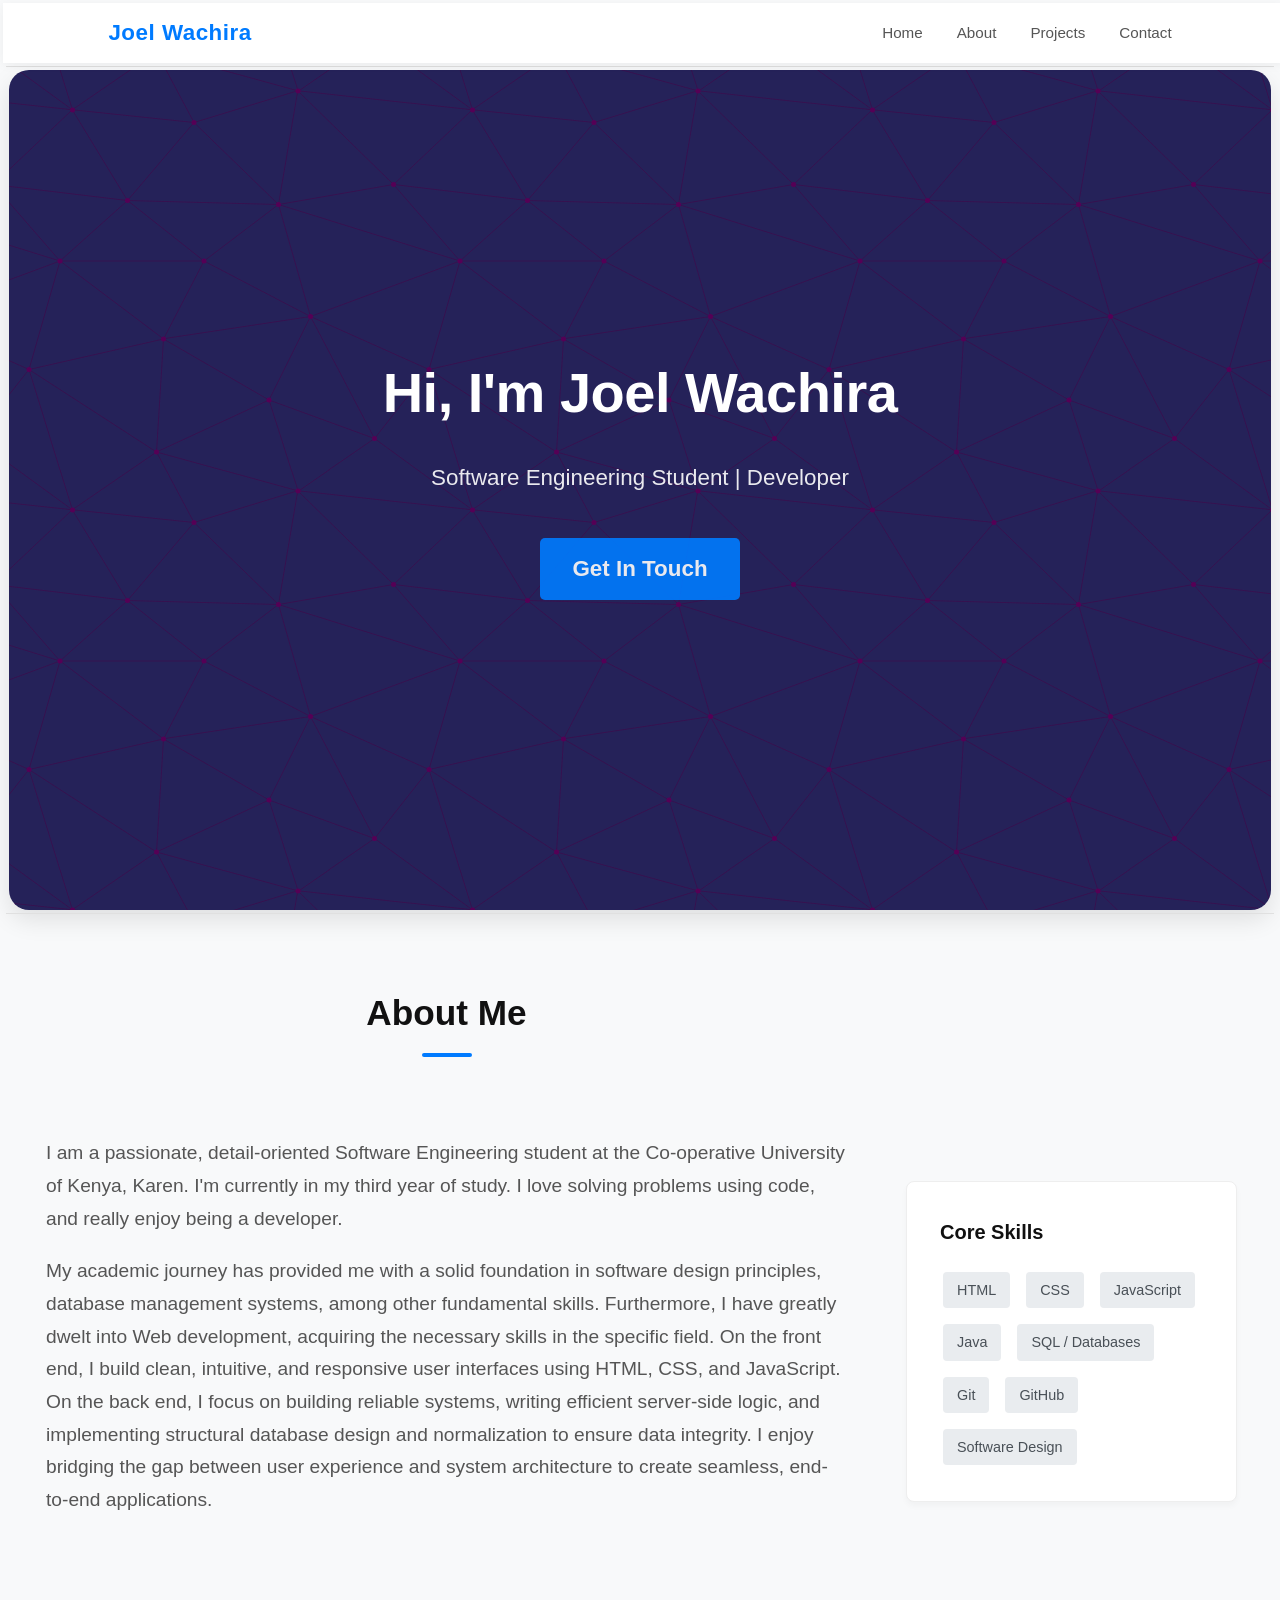
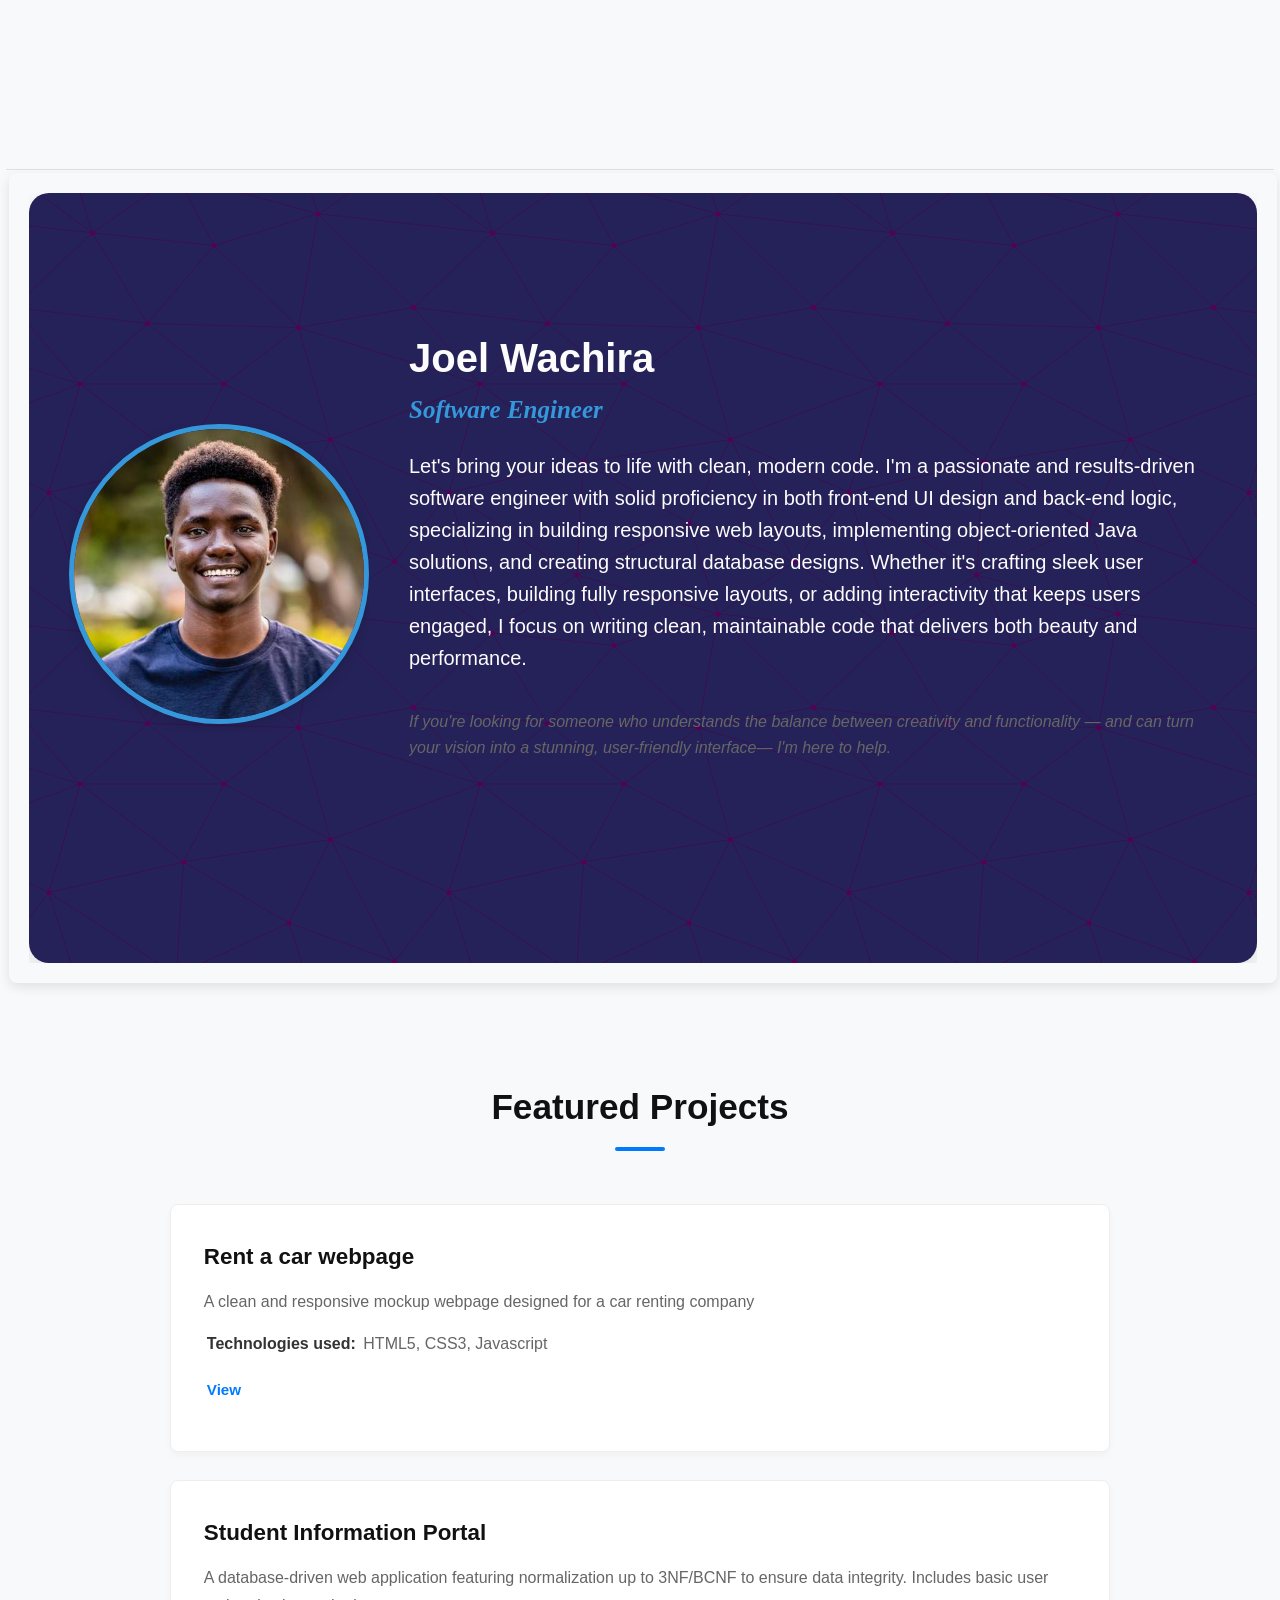
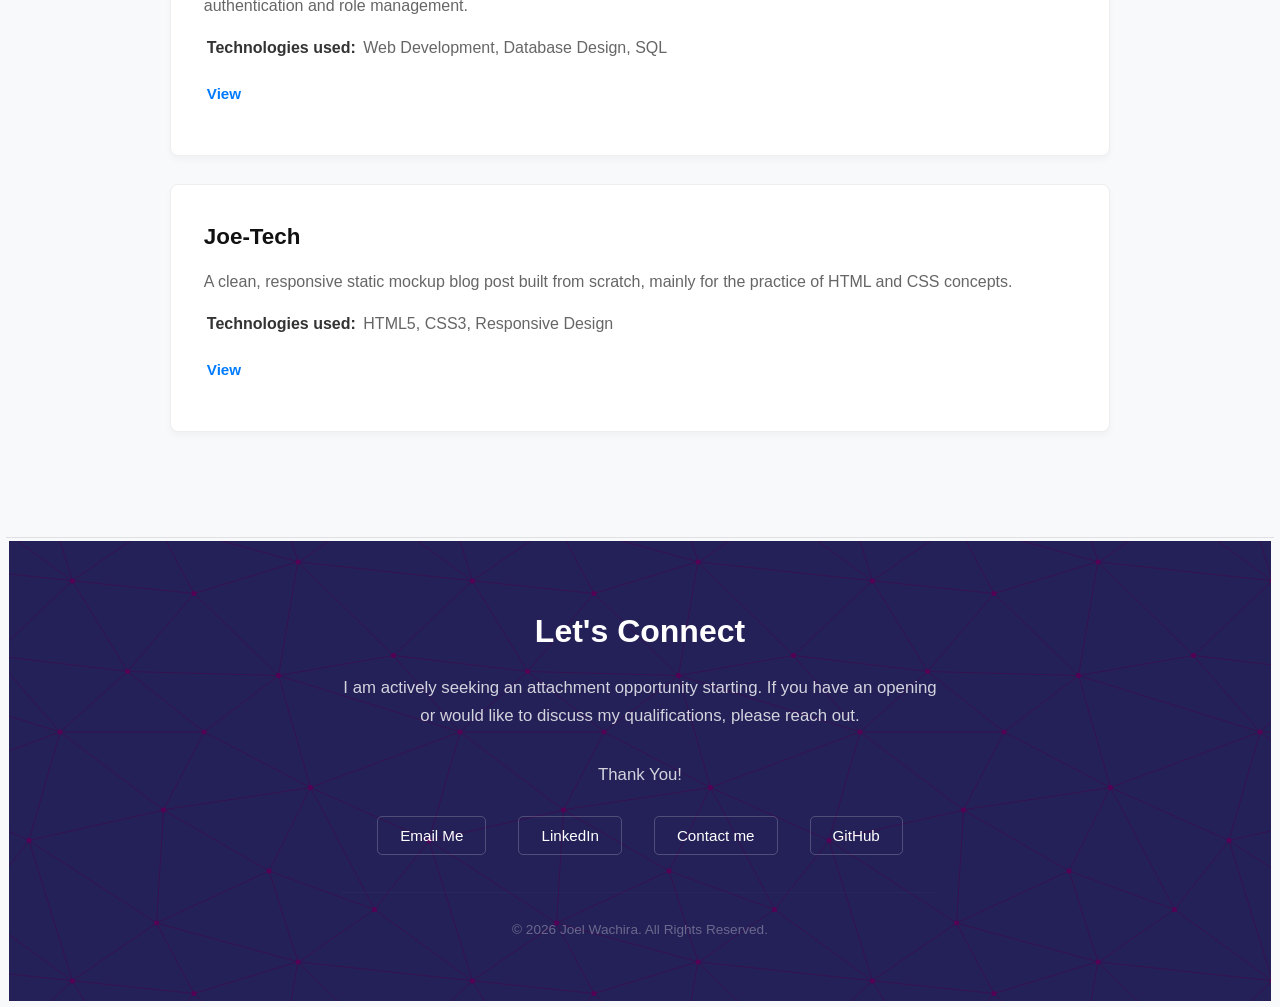
==== index.html @ 83119ed9 "file change" ====
<!DOCTYPE html>
<html lang="en">
<head>
    <meta charset="UTF-8">
    <meta name="viewport" content="width=device-width, initial-scale=1.0">
    <title>Software Engineer Portfolio</title>
    <link rel="stylesheet" href="style.css">
    <link rel="stylesheet" href="style2.css">
</head>
<body>

    <!-- Navigation bar -->

    <nav>
        <strong>Joel Wachira</strong>
        <ul>
            <li><a href="#home">Home</a></li>
            <li><a href="#about">About</a></li>
            <li><a href="#projects">Projects</a></li>
            <li><a href="#contact">Contact</a></li>
        </ul>
    </nav>

    <hr>

    <!-- Header / Cover Page Section -->
    <header id="home">
        <h1>Hi, I'm Joel Wachira</h1>
        <p><bold>Software Engineering Student | Developer</bold></p>
        <p><a href="#contact">Get In Touch</a></p>
    </header>

    <hr>

    <!-- About Me Section -->

    <section id="about">
        <div>
        <h2>About Me</h2>
        <br>

            <p>
                I am a passionate, detail-oriented Software Engineering student at the Co-operative University of Kenya, Karen. I'm currently in my third year of study. I love solving problems using code, and really enjoy being a developer.
            </p>
            <p>
                My academic journey has provided me with a solid foundation in software design principles, database management systems, among other fundamental skills. Furthermore, I have greatly dwelt into Web development, acquiring the necessary skills in the specific field. On the front end, I build clean, intuitive, and responsive user interfaces using HTML, CSS, and JavaScript. On the back end, I focus on building reliable systems, writing efficient server-side logic, and implementing structural database design and normalization to ensure data integrity. I enjoy bridging the gap between user experience and system architecture to create seamless, end-to-end applications.
            </p>
        </div>
        
        <div>
            <h3>Core Skills</h3>
            <ul>
                <li>HTML</li>
                <li>CSS</li>
                <li>JavaScript</li>
                <li>Java</li>
                <li>SQL / Databases</li>
                <li>Git</li>
                <li>GitHub</li>
                <li>Software Design</li>
            </ul>
        </div>
    </section>

    <hr>

    <!--Developer portfolio section-->

     <iframe src="Joel Wachira Portfolio.html" title="Developer Portfolio" width="100%" height="500px"></iframe>

    <!-- Projects Section -->
     
    <section id="projects">
        <h2>Featured Projects</h2>
        
        <!-- Project 1 -->
        <div>
            <h3>Rent a car webpage</h3>
            <p>A clean and responsive mockup webpage designed for a car renting company</p>
            <p><strong>Technologies used:</strong> HTML5, CSS3, Javascript</p>
            <p><a href="https://rent-a-car168.netlify.app/" target="_blank">View</a></p>
        </div>

        <br>

        <!-- Project 2 -->
        <div>
            <h3>Student Information Portal</h3>
            <p>A database-driven web application featuring normalization up to 3NF/BCNF to ensure data integrity. Includes basic user authentication and role management.</p>
            <p><strong>Technologies used:</strong> Web Development, Database Design, SQL</p>
            <p><a href="https://studentportal168.netlify.app/" target="_blank">View</a></p>
        </div>

        <br>

        <!-- Project 3 -->
        <div>
            <h3>Joe-Tech</h3>
            <p>A clean, responsive static mockup blog post built from scratch, mainly for the practice of HTML and CSS concepts.</p>
            <p><strong>Technologies used:</strong> HTML5, CSS3, Responsive Design</p>
             <p><a href="https://joetech168.netlify.app/" target="_blank">View</a></p>
  
        </div>
    </section>

    <hr>

    <!-- Contact Me Footer -->
    <footer id="contact">
        <h2>Let's Connect</h2>
        <p>I am actively seeking an attachment opportunity starting. If you have an opening or would like to discuss my qualifications, please reach out.</p>
        <br>
        <p>Thank You!</p>
    
        <ul>
            <li><a href="mailto:johnjoelwachira@gmail.com">Email Me</a></li>
            <li><a href="https://www.linkedin.com/in/joel-wachira-7054b71a7/" target="_blank">LinkedIn</a></li>
            <li><a href="tel:+254112383122" target="_blank">Contact me</a></li>
            <li><a href="https://github.com" target="_blank">GitHub</a></li>
        </ul>

        <br>
        <p><small>&copy; 2026 Joel Wachira. All Rights Reserved.</small></p>
    </footer>

</body>
</html>
---- style.css ----
/* ==========================================================================
   1. Global Styles & Reset
   ========================================================================== */
* {
    margin: 3px;
    padding: 0;
    box-sizing: border-box;
    font-family: 'Segoe UI', Tahoma, Geneva, Verdana, sans-serif;
}

html {
    scroll-behavior: smooth;
}

body {
    color: #333;
    background-color: #f8f9fa;
    line-height: 1.7;
    padding-top: 60px; /* Prevents navigation bar from overlapping content */
}

/* Remove default horizontal rule styling */
hr {
    border: 0;
    height: 1px;
    background: #e0e0e0;
    margin: 0;
}

/* ==========================================================================
   2. Navigation Bar
   ========================================================================== */
nav {
    position: fixed;
    top: 0;
    left: 0;
    width: 100%;
    height: 60px;
    background-color: #ffffff;
    box-shadow: 0 2px 10px rgba(0, 0, 0, 0.05);
    display: flex;
    justify-content: space-between;
    align-items: center;
    padding: 0 8%;
    z-index: 1000;
}

nav strong {
    font-size: 1.4rem;
    color: #007bff;
    letter-spacing: 0.5px;
}

nav ul {
    display: flex;
    list-style: none;
}

nav ul li {
    margin-left: 25px;
}

nav ul li a {
    text-decoration: none;
    color: #555;
    font-weight: 500;
    font-size: 0.95rem;
    transition: color 0.3s ease;
}

nav ul li a:hover {
    color: #007bff;
}

/* ==========================================================================
   3. Header / Cover Page Section
   ========================================================================== */
header {
    height: calc(100vh - 60px);
    background: hsla(244, 75%, 16%, 0.9);
    color: #ffffff;
    display: flex;
    flex-direction: column;
    justify-content: center;
    align-items: center;
    text-align: center;
    padding: 0 20px;
    background-image: url("data:image/svg+xml,%3Csvg xmlns='http://www.w3.org/2000/svg' width='400' height='400' viewBox='0 0 800 800'%3E%3Cg fill='none' stroke='%23404' stroke-width='1'%3E%3Cpath d='M769 229L1037 260.9M927 880L731 737 520 660 309 538 40 599 295 764 126.5 879.5 40 599-197 493 102 382-31 229 126.5 79.5-69-63'/%3E%3Cpath d='M-31 229L237 261 390 382 603 493 308.5 537.5 101.5 381.5M370 905L295 764'/%3E%3Cpath d='M520 660L578 842 731 737 840 599 603 493 520 660 295 764 309 538 390 382 539 269 769 229 577.5 41.5 370 105 295 -36 126.5 79.5 237 261 102 382 40 599 -69 737 127 880'/%3E%3Cpath d='M520-140L578.5 42.5 731-63M603 493L539 269 237 261 370 105M902 382L539 269M390 382L102 382'/%3E%3Cpath d='M-222 42L126.5 79.5 370 105 539 269 577.5 41.5 927 80 769 229 902 382 603 493 731 737M295-36L577.5 41.5M578 842L295 764M40-201L127 80M102 382L-261 269'/%3E%3C/g%3E%3Cg fill='%23505'%3E%3Ccircle cx='769' cy='229' r='5'/%3E%3Ccircle cx='539' cy='269' r='5'/%3E%3Ccircle cx='603' cy='493' r='5'/%3E%3Ccircle cx='731' cy='737' r='5'/%3E%3Ccircle cx='520' cy='660' r='5'/%3E%3Ccircle cx='309' cy='538' r='5'/%3E%3Ccircle cx='295' cy='764' r='5'/%3E%3Ccircle cx='40' cy='599' r='5'/%3E%3Ccircle cx='102' cy='382' r='5'/%3E%3Ccircle cx='127' cy='80' r='5'/%3E%3Ccircle cx='370' cy='105' r='5'/%3E%3Ccircle cx='578' cy='42' r='5'/%3E%3Ccircle cx='237' cy='261' r='5'/%3E%3Ccircle cx='390' cy='382' r='5'/%3E%3C/g%3E%3C/svg%3E");
    border-radius: 20px;
    box-shadow: 0 10px 25px rgba(0, 0, 0, 0.1);
}

header h1 {
    font-size: 3.5rem;
    margin-bottom: 15px;
    font-weight: 700;
    letter-spacing: -0.5px;
}

header p {
    font-size: 1.4rem;
    margin-bottom: 35px;
    opacity: 0.9;
    font-weight: 300;
}

header a {
    display: inline-block;
    background-color: #007bff;
    color: #ffffff;
    padding: 12px 32px;
    text-decoration: none;
    border-radius: 5px;
    font-weight: 600;
    transition: background-color 0.3s ease, transform 0.2s ease;
}

header a:hover {
    background-color: #0056b3;
    transform: translateY(-2px);
}

/* ==========================================================================
   4. Main Layout & Sections
   ========================================================================== */
section {
    padding: 80px 10%;
    max-width: 1200px;
    margin: 0 auto;
}

section h2 {
    text-align: center;
    font-size: 2.2rem;
    color: #111;
    margin-bottom: 50px;
}

/* Custom underline for section titles */
section h2::after {
    content: '';
    width: 50px;
    height: 4px;
    background-color: #007bff;
    display: block;
    margin: 10px auto 0 auto;
    border-radius: 2px;
}

/* About Me Layout */
#about {
    padding: 5% 0%;
    display: flex;
    flex-direction: row;
    flex-wrap: wrap;
    gap: 50px;
    height: 95vh;
}

#about > div:first-of-type {
    flex: 3;
    min-width: 300px;
}

#about p {
    margin-bottom: 20px;
    color: #555;
    font-size: 1.2rem;
}

/* Skills Box */
#about > div:last-of-type {
    flex: 1;
    min-width: 280px;
    background-color: #ffffff;
    padding: 30px;
    border-radius: 8px;
    box-shadow: 0 4px 6px rgba(0, 0, 0, 0.03);
    border: 1px solid #eee;
    align-self: center;
}

#about h3 {
    margin-bottom: 20px;
    color: #111;
    font-size: 1.25rem;
}

#about ul {
    display: flex;
    flex-wrap: wrap;
    gap: 10px;
    list-style: none;
}

#about ul li {
    background-color: #e9ecef;
    color: #495057;
    padding: 6px 14px;
    border-radius: 4px;
    font-size: 0.9rem;
    font-weight: 500;
}

/* ==========================================================================
   5. iframe Section
   ========================================================================== */

iframe{
    padding: 20px;
    width: 100%;
    height: 90vh;
    border: none;
    border-radius: 8px;
    box-shadow: 0 4px 12px rgba(0, 0, 0, 0.1);
}

/* ==========================================================================
   6. Projects Section
   ========================================================================== */
#projects {
    display: flex;
    flex-direction: column;
}

/* Wrapper container for project layout styling */
#projects div {
    background-color: #ffffff;
    padding: 30px;
    margin-bottom: 25px;
    border-radius: 8px;
    box-shadow: 0 4px 6px rgba(0, 0, 0, 0.03);
    border: 1px solid #eee;
    transition: transform 0.3s ease;
}

#projects div:hover {
    transform: translateY(-4px);
}

#projects h3 {
    color: #111;
    margin-bottom: 12px;
    font-size: 1.4rem;
}

#projects p {
    color: #666;
    margin-bottom: 15px;
}

#projects p strong {
    color: #333;
}

#projects a {
    text-decoration: none;
    color: #007bff;
    font-weight: 600;
    font-size: 0.95rem;
    display: inline-block;
    margin-top: 5px;
}

#projects a:hover {
    text-decoration: underline;
}

/* Quick cleanup for the spacing <br> tags left from the pure HTML format */
#projects br {
    display: none;
}

/* ==========================================================================
   7. Contact Footer
   ========================================================================== */
footer {
    background-color: hsla(244, 75%, 16%, 0.9);
    background-image: url("data:image/svg+xml,%3Csvg xmlns='http://www.w3.org/2000/svg' width='400' height='400' viewBox='0 0 800 800'%3E%3Cg fill='none' stroke='%23404' stroke-width='1'%3E%3Cpath d='M769 229L1037 260.9M927 880L731 737 520 660 309 538 40 599 295 764 126.5 879.5 40 599-197 493 102 382-31 229 126.5 79.5-69-63'/%3E%3Cpath d='M-31 229L237 261 390 382 603 493 308.5 537.5 101.5 381.5M370 905L295 764'/%3E%3Cpath d='M520 660L578 842 731 737 840 599 603 493 520 660 295 764 309 538 390 382 539 269 769 229 577.5 41.5 370 105 295 -36 126.5 79.5 237 261 102 382 40 599 -69 737 127 880'/%3E%3Cpath d='M520-140L578.5 42.5 731-63M603 493L539 269 237 261 370 105M902 382L539 269M390 382L102 382'/%3E%3Cpath d='M-222 42L126.5 79.5 370 105 539 269 577.5 41.5 927 80 769 229 902 382 603 493 731 737M295-36L577.5 41.5M578 842L295 764M40-201L127 80M102 382L-261 269'/%3E%3C/g%3E%3Cg fill='%23505'%3E%3Ccircle cx='769' cy='229' r='5'/%3E%3Ccircle cx='539' cy='269' r='5'/%3E%3Ccircle cx='603' cy='493' r='5'/%3E%3Ccircle cx='731' cy='737' r='5'/%3E%3Ccircle cx='520' cy='660' r='5'/%3E%3Ccircle cx='309' cy='538' r='5'/%3E%3Ccircle cx='295' cy='764' r='5'/%3E%3Ccircle cx='40' cy='599' r='5'/%3E%3Ccircle cx='102' cy='382' r='5'/%3E%3Ccircle cx='127' cy='80' r='5'/%3E%3Ccircle cx='370' cy='105' r='5'/%3E%3Ccircle cx='578' cy='42' r='5'/%3E%3Ccircle cx='237' cy='261' r='5'/%3E%3Ccircle cx='390' cy='382' r='5'/%3E%3C/g%3E%3C/svg%3E");
    color: #ffffff;
    text-align: center;
    padding: 60px 5% 30px 5%;
}

footer h2 {
    font-size: 2rem;
    margin-bottom: 15px;
}

footer p {
    max-width: 600px;
    margin: 0 auto 30px auto;
    opacity: 0.8;
    font-size: 1.05rem;
}

footer ul {
    display: flex;
    justify-content: center;
    gap: 20px;
    list-style: none;
    margin-bottom: 40px;
    flex-wrap: wrap;
}

footer ul li a {
    color: #ffffff;
    text-decoration: none;
    font-size: 0.95rem;
    border: 1px solid rgba(255, 255, 255, 0.2);
    padding: 10px 22px;
    border-radius: 5px;
    font-weight: 500;
    transition: all 0.3s ease;
}

footer ul li a:hover {
    background-color: #ffffff;
    color: #111111;
}

footer br {
    display: none;
}

footer small {
    display: block;
    font-size: 0.85rem;
    opacity: 0.4;
    border-top: 1px solid rgba(255, 255, 255, 0.08);
    padding-top: 25px;
}

/* ==========================================================================
   8. Media Queries (Responsive Mobile View)
   ========================================================================== */
@media (max-width: 768px) {
    nav {
        padding: 0 5%;
    }
    
    nav ul {
        display: none; /* Simplifies layout for small mobile targets */
    }

    header h1 {
        font-size: 2.4rem;
    }

    header p {
        font-size: 1.1rem;
    }

    section {
        padding: 60px 6%;
    }

    #about {
        flex-direction: column;
        gap: 30px;
    }
    
    #about > div:last-of-type {
        width: 100%;
    }
}
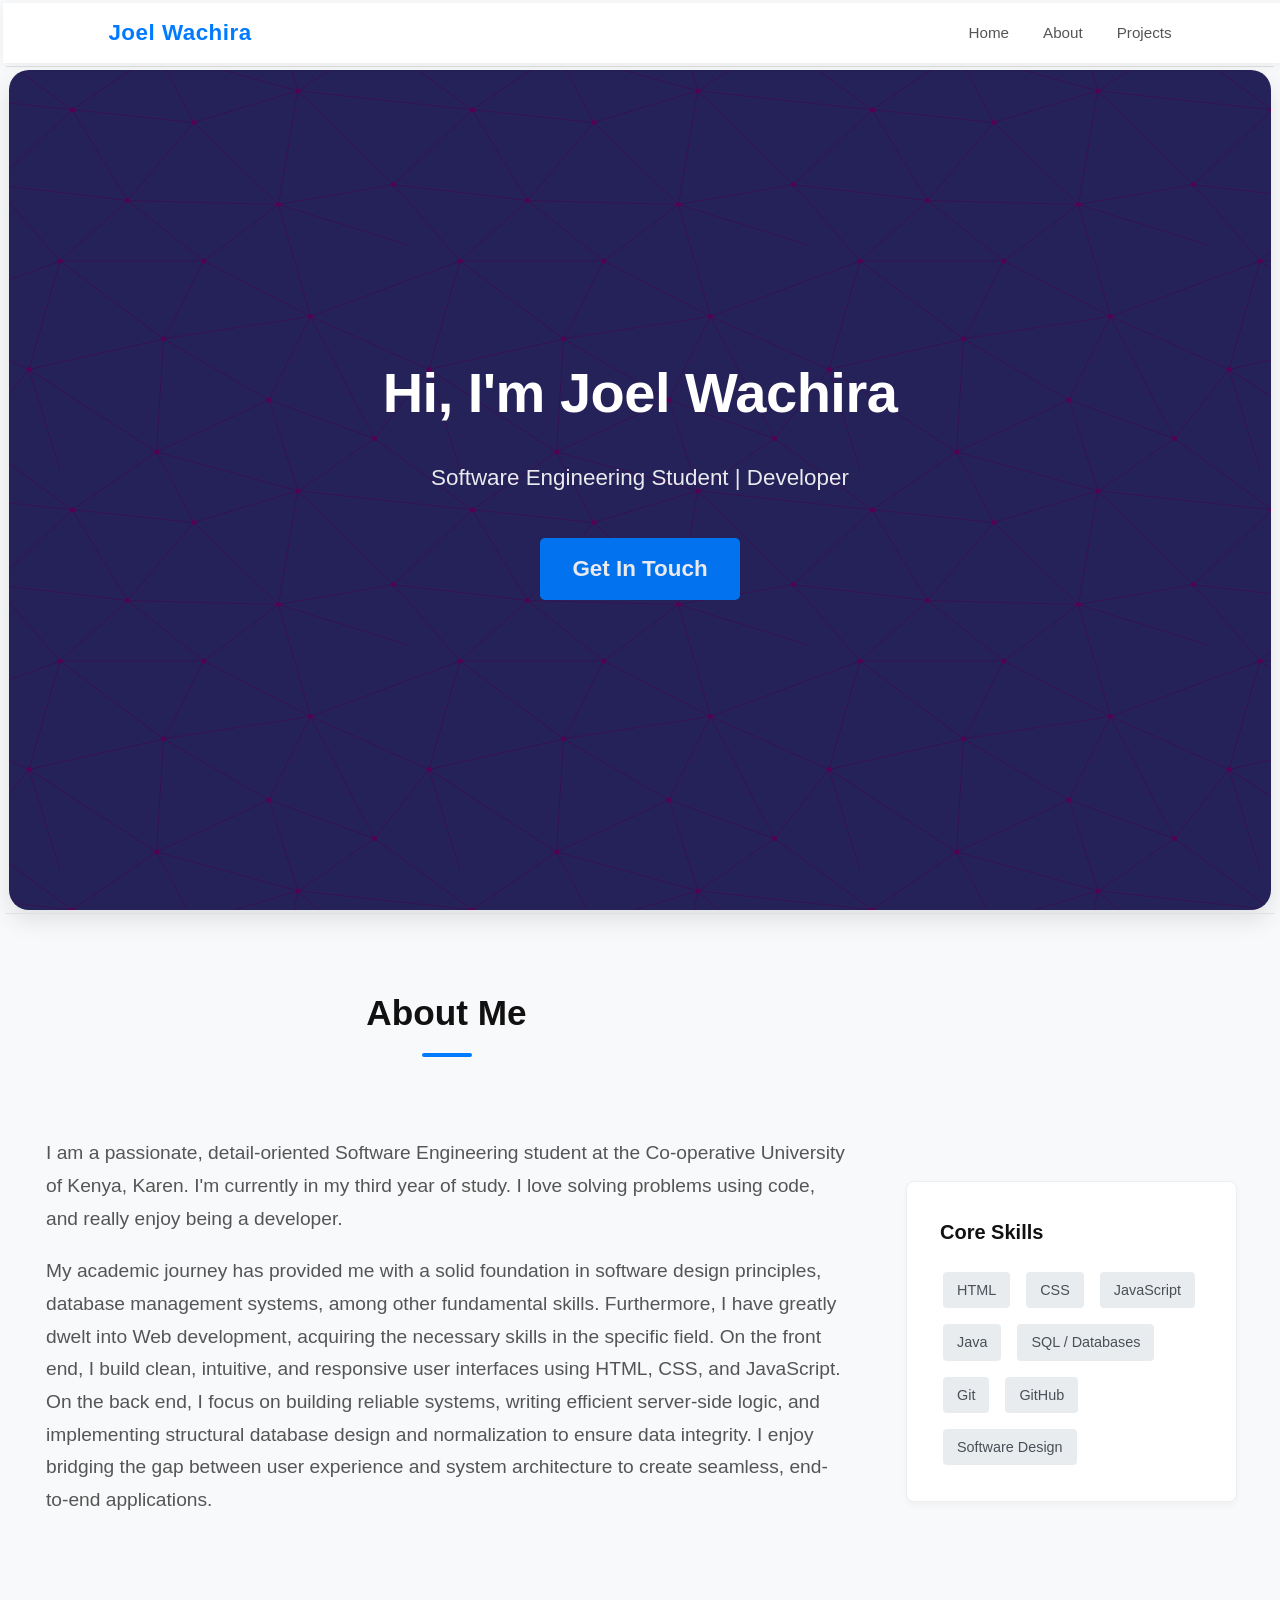
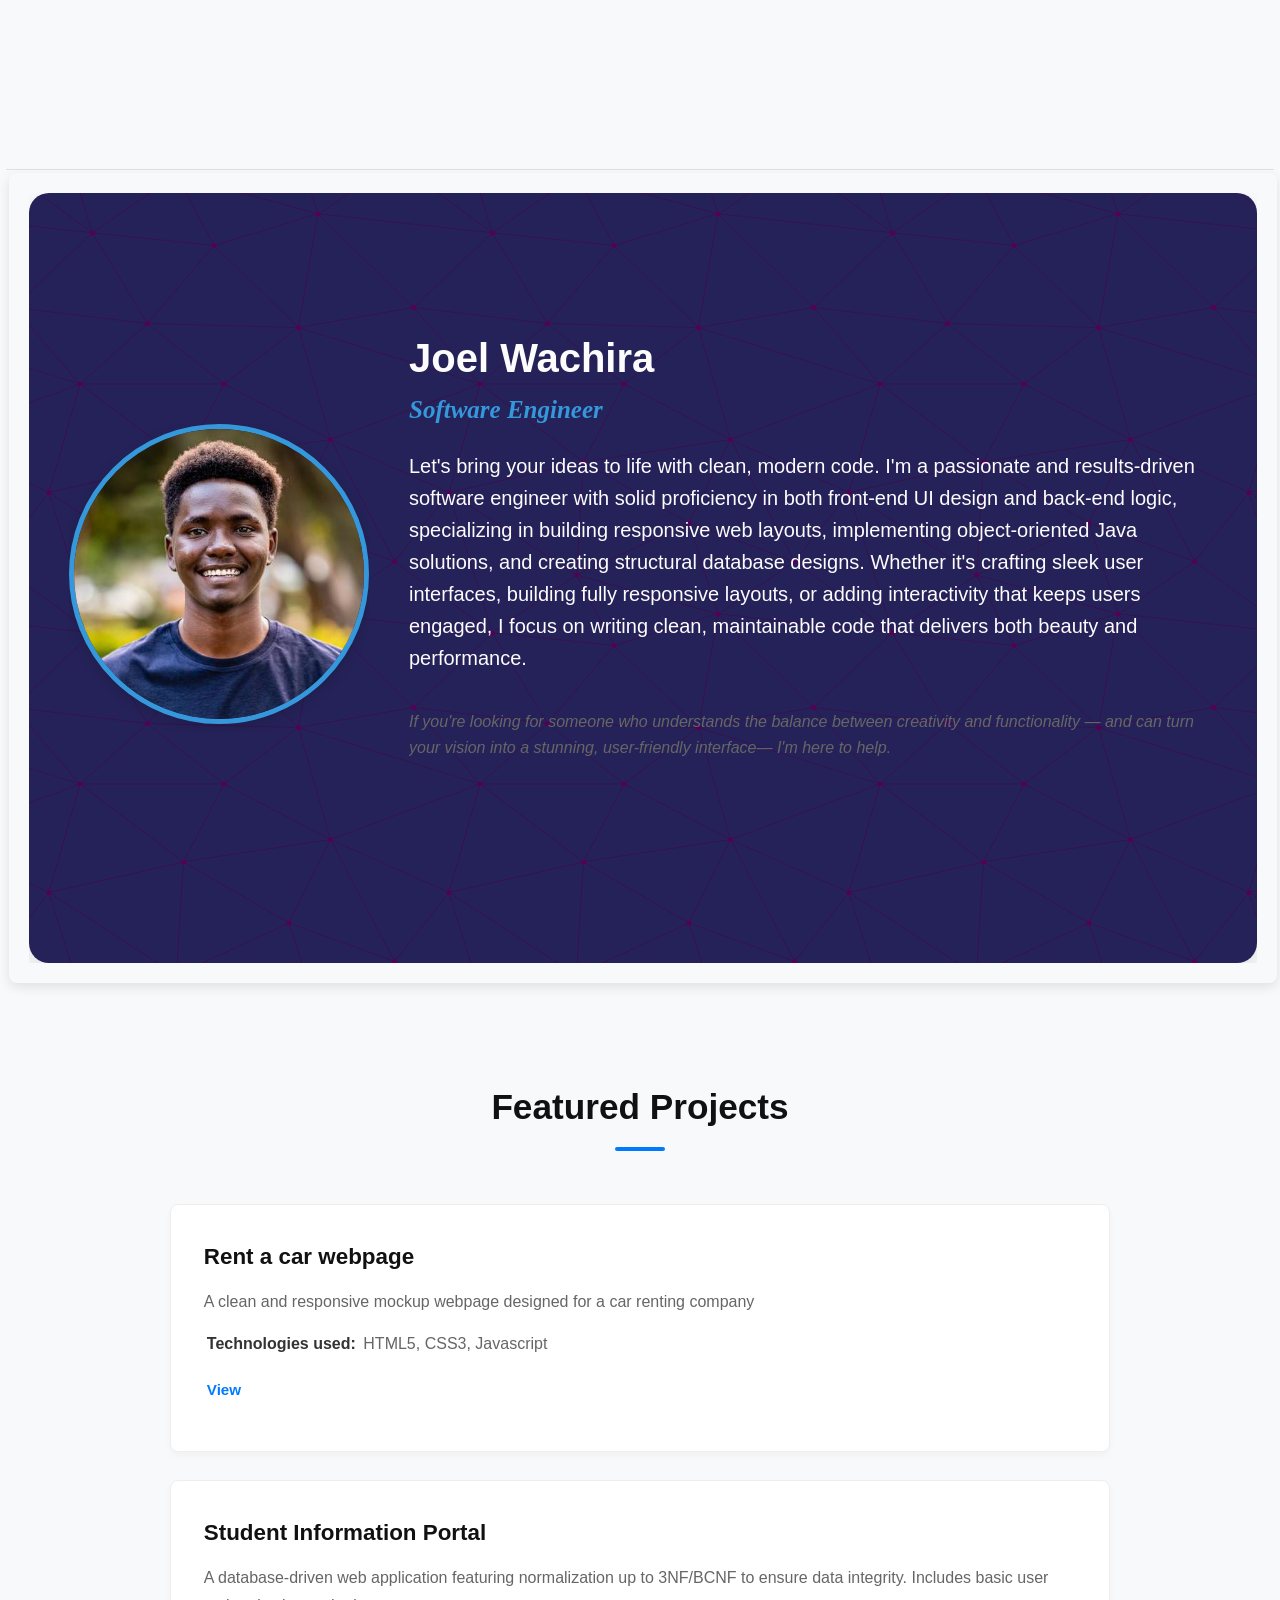
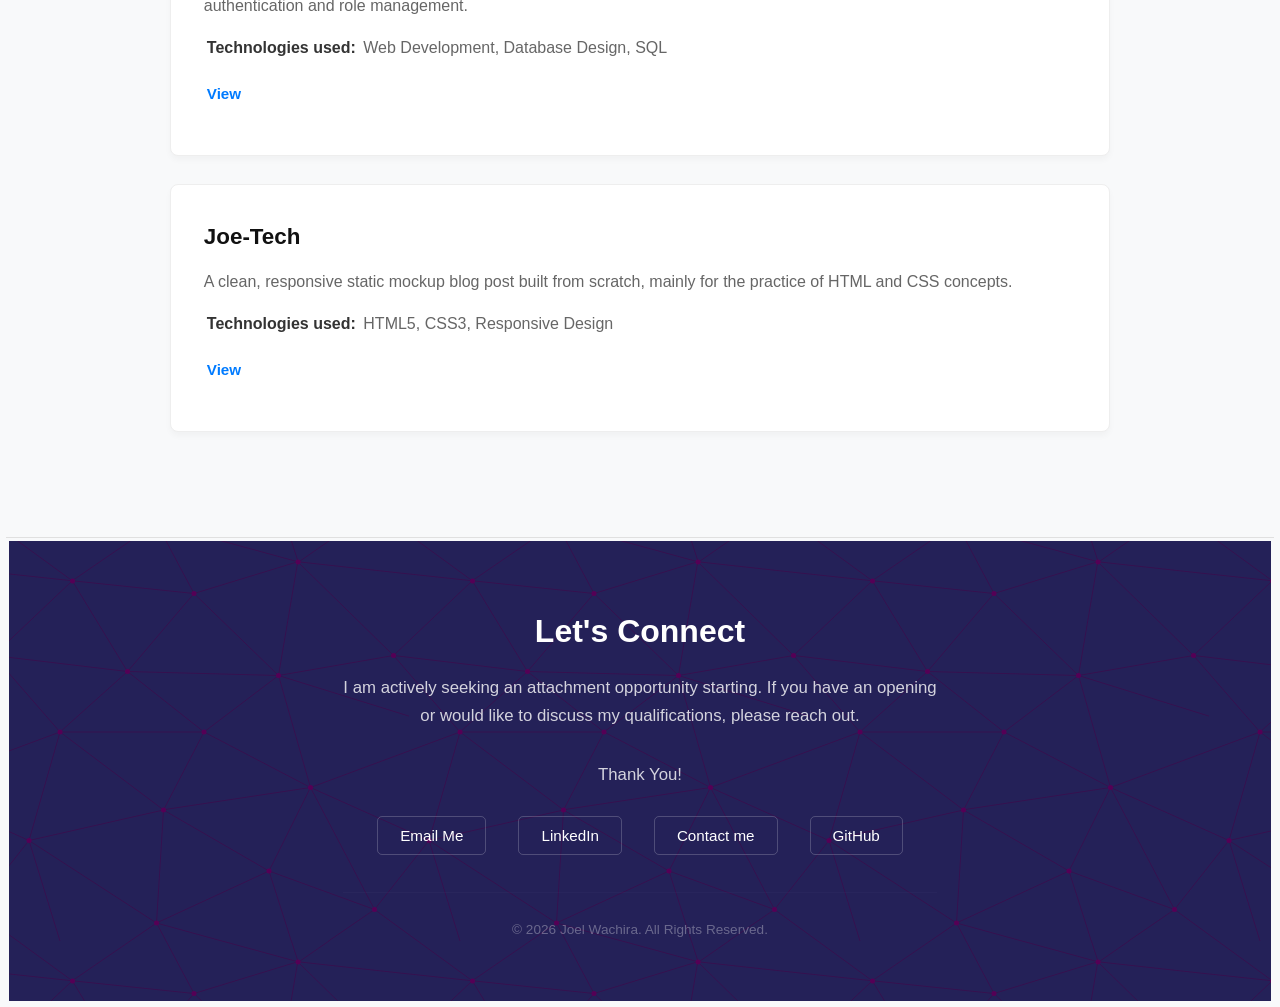
==== commit 4b3d655a: "css" ====
--- a/index.html
+++ b/index.html
@@ -12,14 +12,20 @@
     <!-- Navigation bar -->
 
     <nav>
-        <strong>Joel Wachira</strong>
-        <ul>
-            <li><a href="#home">Home</a></li>
-            <li><a href="#about">About</a></li>
-            <li><a href="#projects">Projects</a></li>
-            <li><a href="#contact">Contact</a></li>
-        </ul>
-    </nav>
+    <strong>Joel Wachira</strong>
+    <!-- This div acts as the visible button -->
+    <div class="menu-toggle" id="mobile-menu">
+        <span></span>
+        <span></span>
+        <span></span>
+    </div>
+    <!-- This is your actual menu link container -->
+    <ul class="nav-links">
+        <li><a href="#home">Home</a></li>
+        <li><a href="#about">About</a></li>
+        <li><a href="#projects">Projects</a></li>
+    </ul>
+</nav>
 
     <hr>
 
@@ -123,5 +129,13 @@
         <p><small>&copy; 2026 Joel Wachira. All Rights Reserved.</small></p>
     </footer>
 
+    <script>
+        const mobileMenu = document.getElementById('mobile-menu');
+        const navLinks = document.querySelector('.nav-links');
+
+        mobileMenu.addEventListener('click', () => {
+            navLinks.classList.toggle('active');
+        });
+    </script>
 </body>
 </html>
--- a/style.css
+++ b/style.css
@@ -2,7 +2,7 @@
    1. Global Styles & Reset
    ========================================================================== */
 * {
-    margin: 3px;
+    margin: 3px; /* Restored original desktop overall margin */
     padding: 0;
     box-sizing: border-box;
     font-family: 'Segoe UI', Tahoma, Geneva, Verdana, sans-serif;
@@ -28,7 +28,7 @@
 }
 
 /* ==========================================================================
-   2. Navigation Bar
+   2. Navigation Bar (Desktop)
    ========================================================================== */
 nav {
     position: fixed;
@@ -51,16 +51,16 @@
     letter-spacing: 0.5px;
 }
 
-nav ul {
+.nav-links {
     display: flex;
     list-style: none;
 }
 
-nav ul li {
+.nav-links li {
     margin-left: 25px;
 }
 
-nav ul li a {
+.nav-links li a {
     text-decoration: none;
     color: #555;
     font-weight: 500;
@@ -68,15 +68,20 @@
     transition: color 0.3s ease;
 }
 
-nav ul li a:hover {
+.nav-links li a:hover {
     color: #007bff;
 }
 
+/* Hide mobile hamburger toggle button on desktop layout */
+.menu-toggle {
+    display: none;
+}
+
 /* ==========================================================================
    3. Header / Cover Page Section
    ========================================================================== */
 header {
-    height: calc(100vh - 60px);
+    height: calc(100vh - 60px); 
     background: hsla(244, 75%, 16%, 0.9);
     color: #ffffff;
     display: flex;
@@ -85,8 +90,8 @@
     align-items: center;
     text-align: center;
     padding: 0 20px;
-    background-image: url("data:image/svg+xml,%3Csvg xmlns='http://www.w3.org/2000/svg' width='400' height='400' viewBox='0 0 800 800'%3E%3Cg fill='none' stroke='%23404' stroke-width='1'%3E%3Cpath d='M769 229L1037 260.9M927 880L731 737 520 660 309 538 40 599 295 764 126.5 879.5 40 599-197 493 102 382-31 229 126.5 79.5-69-63'/%3E%3Cpath d='M-31 229L237 261 390 382 603 493 308.5 537.5 101.5 381.5M370 905L295 764'/%3E%3Cpath d='M520 660L578 842 731 737 840 599 603 493 520 660 295 764 309 538 390 382 539 269 769 229 577.5 41.5 370 105 295 -36 126.5 79.5 237 261 102 382 40 599 -69 737 127 880'/%3E%3Cpath d='M520-140L578.5 42.5 731-63M603 493L539 269 237 261 370 105M902 382L539 269M390 382L102 382'/%3E%3Cpath d='M-222 42L126.5 79.5 370 105 539 269 577.5 41.5 927 80 769 229 902 382 603 493 731 737M295-36L577.5 41.5M578 842L295 764M40-201L127 80M102 382L-261 269'/%3E%3C/g%3E%3Cg fill='%23505'%3E%3Ccircle cx='769' cy='229' r='5'/%3E%3Ccircle cx='539' cy='269' r='5'/%3E%3Ccircle cx='603' cy='493' r='5'/%3E%3Ccircle cx='731' cy='737' r='5'/%3E%3Ccircle cx='520' cy='660' r='5'/%3E%3Ccircle cx='309' cy='538' r='5'/%3E%3Ccircle cx='295' cy='764' r='5'/%3E%3Ccircle cx='40' cy='599' r='5'/%3E%3Ccircle cx='102' cy='382' r='5'/%3E%3Ccircle cx='127' cy='80' r='5'/%3E%3Ccircle cx='370' cy='105' r='5'/%3E%3Ccircle cx='578' cy='42' r='5'/%3E%3Ccircle cx='237' cy='261' r='5'/%3E%3Ccircle cx='390' cy='382' r='5'/%3E%3C/g%3E%3C/svg%3E");
-    border-radius: 20px;
+    background-image: url("data:image/svg+xml,%3Csvg xmlns='http://www.w3.org/2000/svg' width='400' height='400' viewBox='0 0 800 800'%3E%3Cg fill='none' stroke='%23404' stroke-width='1'%3E%3Cpath d='M769 229L1037 260.9M927 880L731 737 520 660 309 538 40 599 295 764 126.5 879.5 40 599-197 493 102 382-31 229 126.5 79.5-69-63'/%3E%3Cpath d='M-31 229L237 261 390 382 603 493 308.5 537.5 101.5 381.5M370 905L295 764'/%3E%3Cpath d='M520 660L578 842 731 737 840 599 603 493 520 660 295 764 309 538 390 382 539 269 769 229 577.5 41.5 370 105 295 -36 126.5 79.5 237 261 102 382 40 599 -69 737 127 880'/%3E%3Cpath d='M520-140L578.5 42.5 731-63M603 493L539 269 237 261 370 105M902 382L539 269M390 382L102 382'/%3E%3Cpath d='M-222 42L126.5 79.5 370 105 539 269 577.5 41.5 927 80 769 229 902 382 603 493 731 737M295-36L577.5 41.5M578 842L295 764'/%3E%3C/g%3E%3Cg fill='%23505'%3E%3Ccircle cx='769' cy='229' r='5'/%3E%3Ccircle cx='539' cy='269' r='5'/%3E%3Ccircle cx='603' cy='493' r='5'/%3E%3Ccircle cx='731' cy='737' r='5'/%3E%3Ccircle cx='520' cy='660' r='5'/%3E%3Ccircle cx='309' cy='538' r='5'/%3E%3Ccircle cx='295' cy='764' r='5'/%3E%3Ccircle cx='40' cy='599' r='5'/%3E%3Ccircle cx='102' cy='382' r='5'/%3E%3Ccircle cx='127' cy='80' r='5'/%3E%3Ccircle cx='370' cy='105' r='5'/%3E%3Ccircle cx='578' cy='42' r='5'/%3E%3Ccircle cx='237' cy='261' r='5'/%3E%3Ccircle cx='390' cy='382' r='5'/%3E%3C/g%3E%3C/svg%3E");
+    border-radius: 20px; 
     box-shadow: 0 10px 25px rgba(0, 0, 0, 0.1);
 }
 
@@ -154,7 +159,7 @@
     flex-direction: row;
     flex-wrap: wrap;
     gap: 50px;
-    height: 95vh;
+    height: 95vh; 
 }
 
 #about > div:first-of-type {
@@ -205,7 +210,6 @@
 /* ==========================================================================
    5. iframe Section
    ========================================================================== */
-
 iframe{
     padding: 20px;
     width: 100%;
@@ -276,7 +280,7 @@
    ========================================================================== */
 footer {
     background-color: hsla(244, 75%, 16%, 0.9);
-    background-image: url("data:image/svg+xml,%3Csvg xmlns='http://www.w3.org/2000/svg' width='400' height='400' viewBox='0 0 800 800'%3E%3Cg fill='none' stroke='%23404' stroke-width='1'%3E%3Cpath d='M769 229L1037 260.9M927 880L731 737 520 660 309 538 40 599 295 764 126.5 879.5 40 599-197 493 102 382-31 229 126.5 79.5-69-63'/%3E%3Cpath d='M-31 229L237 261 390 382 603 493 308.5 537.5 101.5 381.5M370 905L295 764'/%3E%3Cpath d='M520 660L578 842 731 737 840 599 603 493 520 660 295 764 309 538 390 382 539 269 769 229 577.5 41.5 370 105 295 -36 126.5 79.5 237 261 102 382 40 599 -69 737 127 880'/%3E%3Cpath d='M520-140L578.5 42.5 731-63M603 493L539 269 237 261 370 105M902 382L539 269M390 382L102 382'/%3E%3Cpath d='M-222 42L126.5 79.5 370 105 539 269 577.5 41.5 927 80 769 229 902 382 603 493 731 737M295-36L577.5 41.5M578 842L295 764M40-201L127 80M102 382L-261 269'/%3E%3C/g%3E%3Cg fill='%23505'%3E%3Ccircle cx='769' cy='229' r='5'/%3E%3Ccircle cx='539' cy='269' r='5'/%3E%3Ccircle cx='603' cy='493' r='5'/%3E%3Ccircle cx='731' cy='737' r='5'/%3E%3Ccircle cx='520' cy='660' r='5'/%3E%3Ccircle cx='309' cy='538' r='5'/%3E%3Ccircle cx='295' cy='764' r='5'/%3E%3Ccircle cx='40' cy='599' r='5'/%3E%3Ccircle cx='102' cy='382' r='5'/%3E%3Ccircle cx='127' cy='80' r='5'/%3E%3Ccircle cx='370' cy='105' r='5'/%3E%3Ccircle cx='578' cy='42' r='5'/%3E%3Ccircle cx='237' cy='261' r='5'/%3E%3Ccircle cx='390' cy='382' r='5'/%3E%3C/g%3E%3C/svg%3E");
+    background-image: url("data:image/svg+xml,%3Csvg xmlns='http://www.w3.org/2000/svg' width='400' height='400' viewBox='0 0 800 800'%3E%3Cg fill='none' stroke='%23404' stroke-width='1'%3E%3Cpath d='M769 229L1037 260.9M927 880L731 737 520 660 309 538 40 599 295 764 126.5 879.5 40 599-197 493 102 382-31 229 126.5 79.5-69-63'/%3E%3Cpath d='M-31 229L237 261 390 382 603 493 308.5 537.5 101.5 381.5M370 905L295 764'/%3E%3Cpath d='M520 660L578 842 731 737 840 599 603 493 520 660 295 764 309 538 390 382 539 269 769 229 577.5 41.5 370 105 295 -36 126.5 79.5 237 261 102 382 40 599 -69 737 127 880'/%3E%3Cpath d='M520-140L578.5 42.5 731-63M603 493L539 269 237 261 370 105M902 382L539 269M390 382L102 382'/%3E%3Cpath d='M-222 42L126.5 79.5 370 105 539 269 577.5 41.5 927 80 769 229 902 382 603 493 731 737M295-36L577.5 41.5M578 842L295 764'/%3E%3C/g%3E%3Cg fill='%23505'%3E%3Ccircle cx='769' cy='229' r='5'/%3E%3Ccircle cx='539' cy='269' r='5'/%3E%3Ccircle cx='603' cy='493' r='5'/%3E%3Ccircle cx='731' cy='737' r='5'/%3E%3Ccircle cx='520' cy='660' r='5'/%3E%3Ccircle cx='309' cy='538' r='5'/%3E%3Ccircle cx='295' cy='764' r='5'/%3E%3Ccircle cx='40' cy='599' r='5'/%3E%3Ccircle cx='102' cy='382' r='5'/%3E%3Ccircle cx='127' cy='80' r='5'/%3E%3Ccircle cx='370' cy='105' r='5'/%3E%3Ccircle cx='578' cy='42' r='5'/%3E%3Ccircle cx='237' cy='261' r='5'/%3E%3Ccircle cx='390' cy='382' r='5'/%3E%3C/g%3E%3C/svg%3E");
     color: #ffffff;
     text-align: center;
     padding: 60px 5% 30px 5%;
@@ -332,35 +336,201 @@
 }
 
 /* ==========================================================================
-   8. Media Queries (Responsive Mobile View)
+   8. Media Queries (Enhanced Mobile View)
    ========================================================================== */
 @media (max-width: 768px) {
+    html, body {
+        width: 100% !important;
+        max-width: 100vw !important;
+        overflow-x: hidden !important;
+    }
+
+    /* Reset core properties edge-to-edge on mobile screens */
+    * {
+        margin: 0;
+        max-width: 100% !important; 
+    }
+
+    body {
+        padding-top: 60px;        
+    }
+
+    /* --- Functional JavaScript Navigation Layout (Mobile) --- */
     nav {
-        padding: 0 5%;
+        display: flex;
+        justify-content: space-between;
+        align-items: center;
+        padding: 0 20px;
+        height: 60px;
+        background-color: #ffffff;
+        width: 100% !important;
+        left: 0;
+    }
+
+    nav strong {
+        font-size: 1.25rem;        
     }
     
-    nav ul {
-        display: none; /* Simplifies layout for small mobile targets */
+    /* Reveal and style the 3-line hamburger layout */
+    .menu-toggle {
+        display: flex !important;
+        flex-direction: column;
+        justify-content: space-between;
+        width: 24px;
+        height: 18px;
+        cursor: pointer;
+    }
+
+    .menu-toggle span {
+        width: 100%;
+        height: 2px;
+        background-color: #333;
+        display: block;
+    }
+
+    /* Hidden Drawer Links Container */
+    .nav-links {
+        display: flex;            
+        flex-direction: column;
+        position: absolute;
+        top: 60px;
+        left: -100%; /* Hidden off-screen to the left by default */
+        width: 100%;
+        height: auto;
+        background-color: #ffffff;
+        box-shadow: 0 4px 10px rgba(0, 0, 0, 0.05);
+        transition: all 0.3s ease;
+        padding: 20px 0;
+    }
+
+    /* Activated State via JavaScript Class Toggle */
+    .nav-links.active {
+        left: 0; /* Smoothly slides out into standard view position */
+    }
+
+    .nav-links li {
+        margin: 15px 0;
+        text-align: center;
+    }
+
+    .nav-links li a {
+        display: block !important;       
+        font-size: 1.1rem;
+        color: #333;
+    }
+    /* ------------------------------------------------------------- */
+
+    /* Increased mobile height and an explicit separation layout boundary */
+    header {
+        height: 85vh !important;  
+        margin-bottom: 100px !important; /* Safety gap before About Me */
+        padding: 50px 20px;       
+        border-radius: 0;  
+        width: 100% !important;       
     }
 
     header h1 {
-        font-size: 2.4rem;
+        font-size: 2rem;
+        line-height: 1.2;
     }
 
     header p {
-        font-size: 1.1rem;
+        font-size: 1.05rem;
+        margin-bottom: 25px;
+    }
+
+    header a {
+        width: 100%;              
+        max-width: 260px;
+        text-align: center;
     }
 
     section {
-        padding: 60px 6%;
-    }
-
+        padding: 40px 16px; 
+        width: 100% !important;        
+    }
+
+    section h2 {
+        font-size: 1.6rem;
+        margin-bottom: 25px;
+    }
+
+    /* Balanced Left and Right Margins for Mobile About Me Section */
     #about {
         flex-direction: column;
-        gap: 30px;
+        gap: 25px;
+        height: auto;             
+        padding: 10px 0;
+        margin: 0 12px !important; /* Equal 12px margins applied perfectly on left and right */
+    }
+
+    #about > div:first-of-type,
+    #about > div:last-of-type {
+        width: 100% !important;
+        min-width: 100% !important;
     }
     
-    #about > div:last-of-type {
-        width: 100%;
+    #about p {
+        font-size: 1rem;       
+    }
+
+    /* Advanced Iframe Content Compression (Height Adjusted For Footer View) */
+    section:has(iframe) {
+        overflow: hidden !important; 
+        padding-left: 0 !important;
+        padding-right: 0 !important;
+    }
+
+    iframe {
+        height: 105vh;            /* Added screen height to make bottom statements completely visible */
+        padding: 0px;             
+        border-radius: 0px;
+        width: 133.33% !important;
+        max-width: 133.33% !important; 
+        transform: scale(0.75);   
+        transform-origin: 0 0;    
+        margin-bottom: -26vh;     
+    }
+
+    #projects div {
+        padding: 20px; 
+        width: 100% !important;
+        margin-bottom: 20px;           
+    }
+
+    /* Half-Size Mobile Footer Optimization */
+    footer {
+        padding: 30px 16px 15px 16px; 
+        width: 100% !important;
+    }
+
+    footer h2 {
+        font-size: 1.3rem;        
+        margin-bottom: 8px;
+    }
+
+    footer p {
+        font-size: 0.9rem;       
+        margin-bottom: 15px;      
+    }
+
+    footer ul {
+        flex-direction: column;   
+        gap: 8px;                 
+        margin-bottom: 20px;
+    }
+
+    footer ul li {
+        width: 100% !important;
+    }
+
+    footer ul li a {
+        display: block;
+        width: 100% !important;
+        padding: 8px 0;           
+    }
+
+    footer small {
+        padding-top: 15px;        
     }
 }
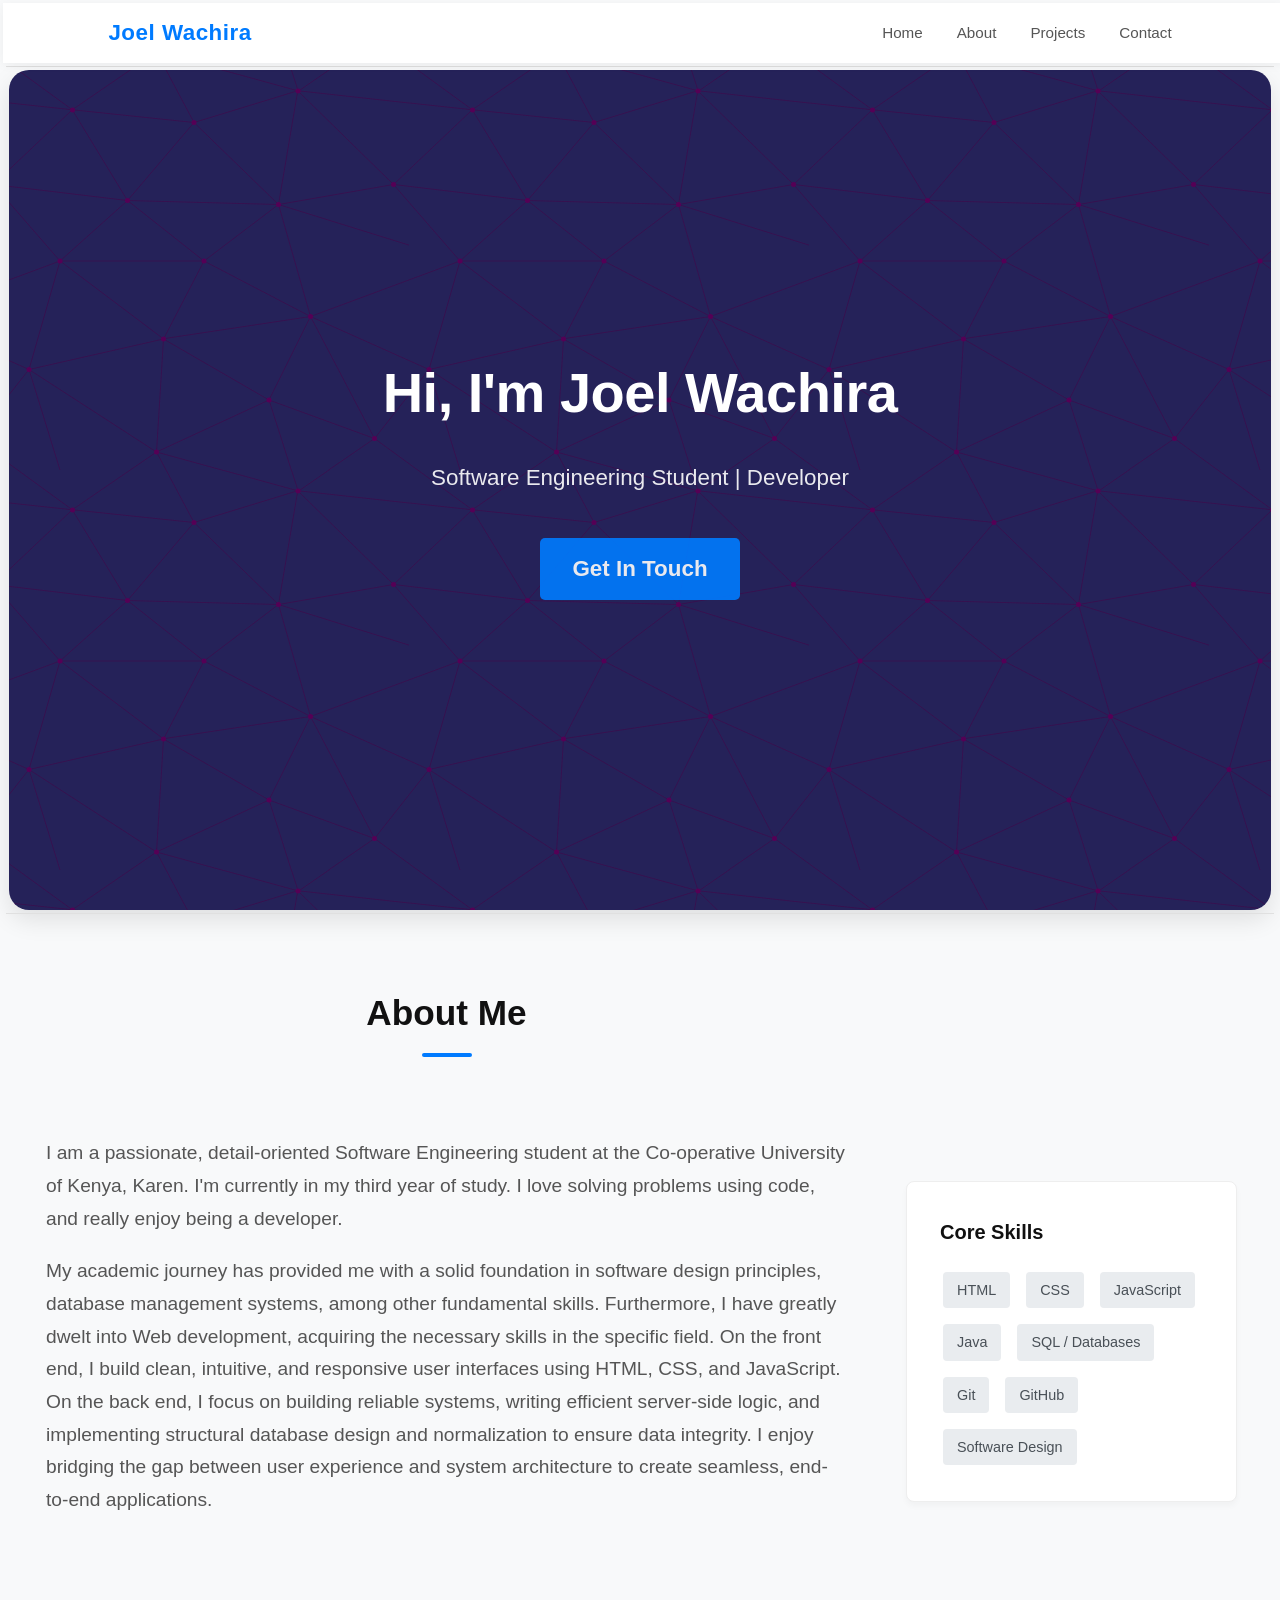
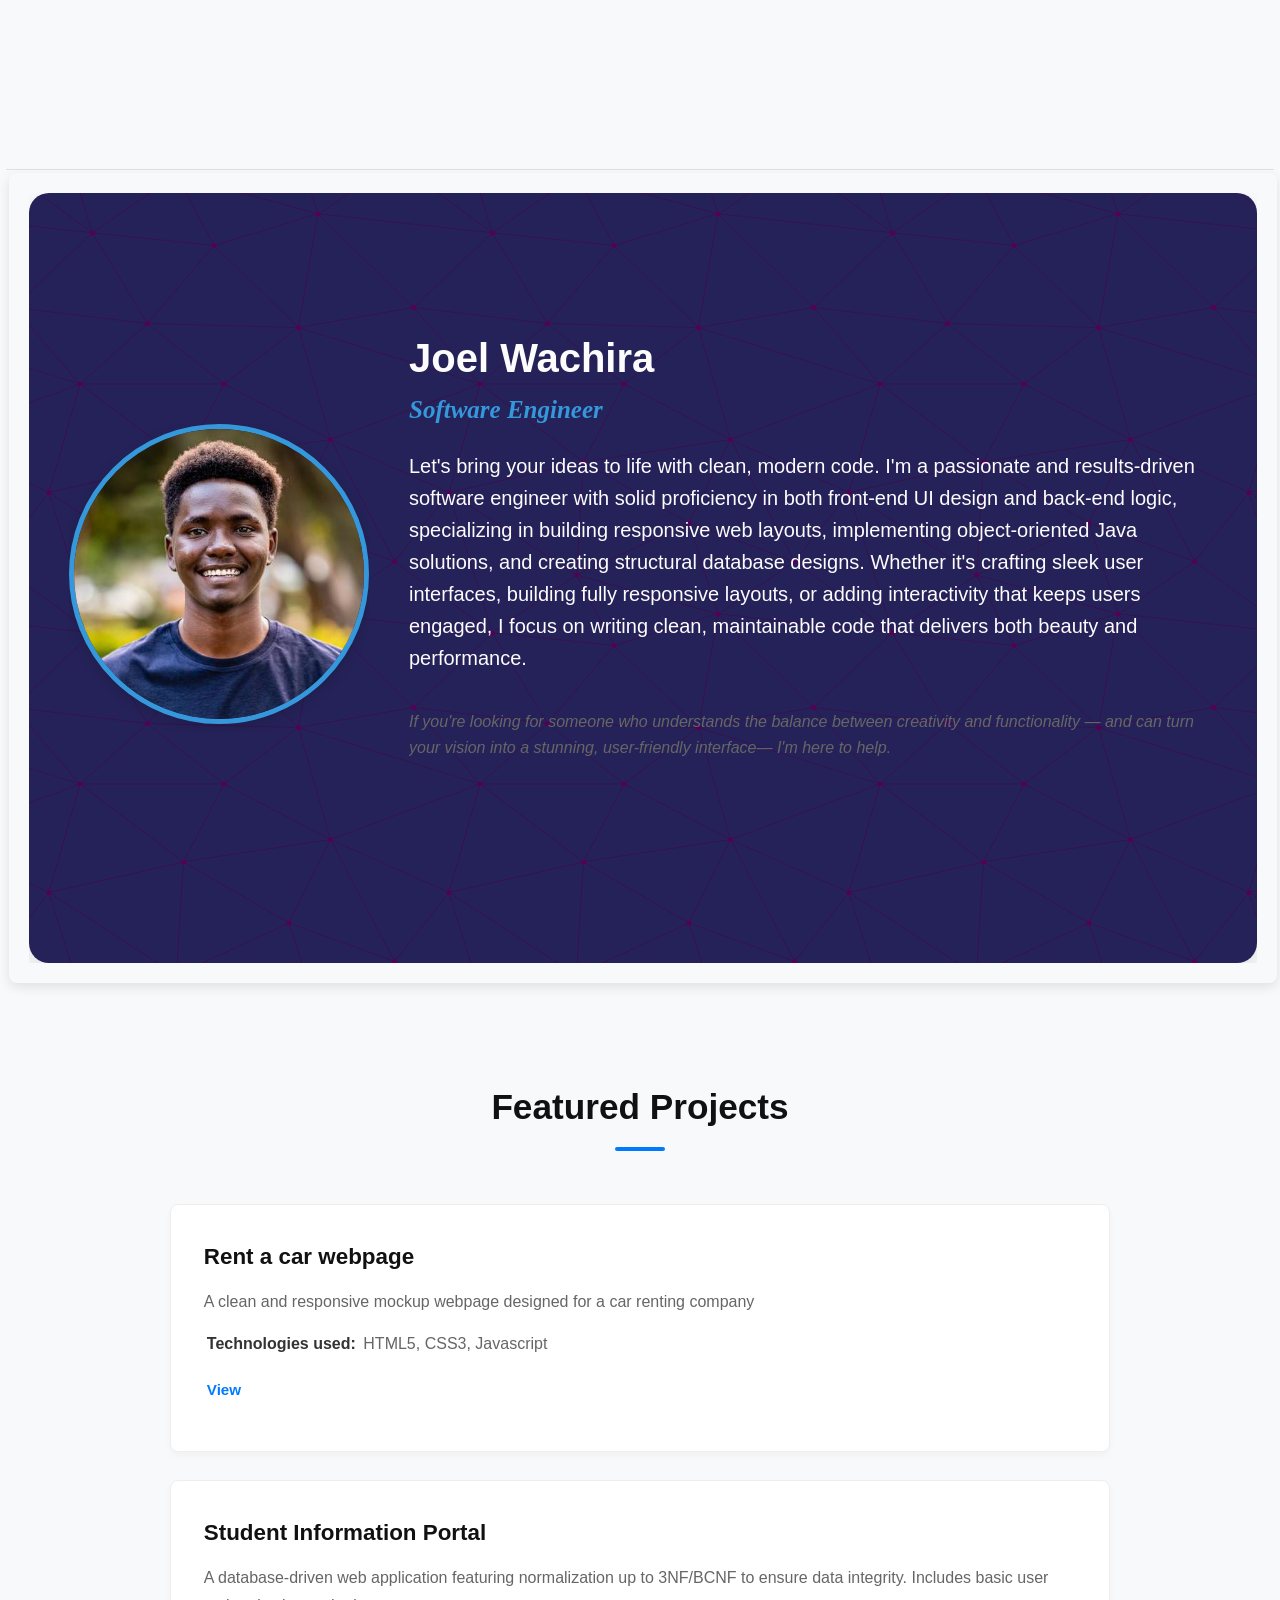
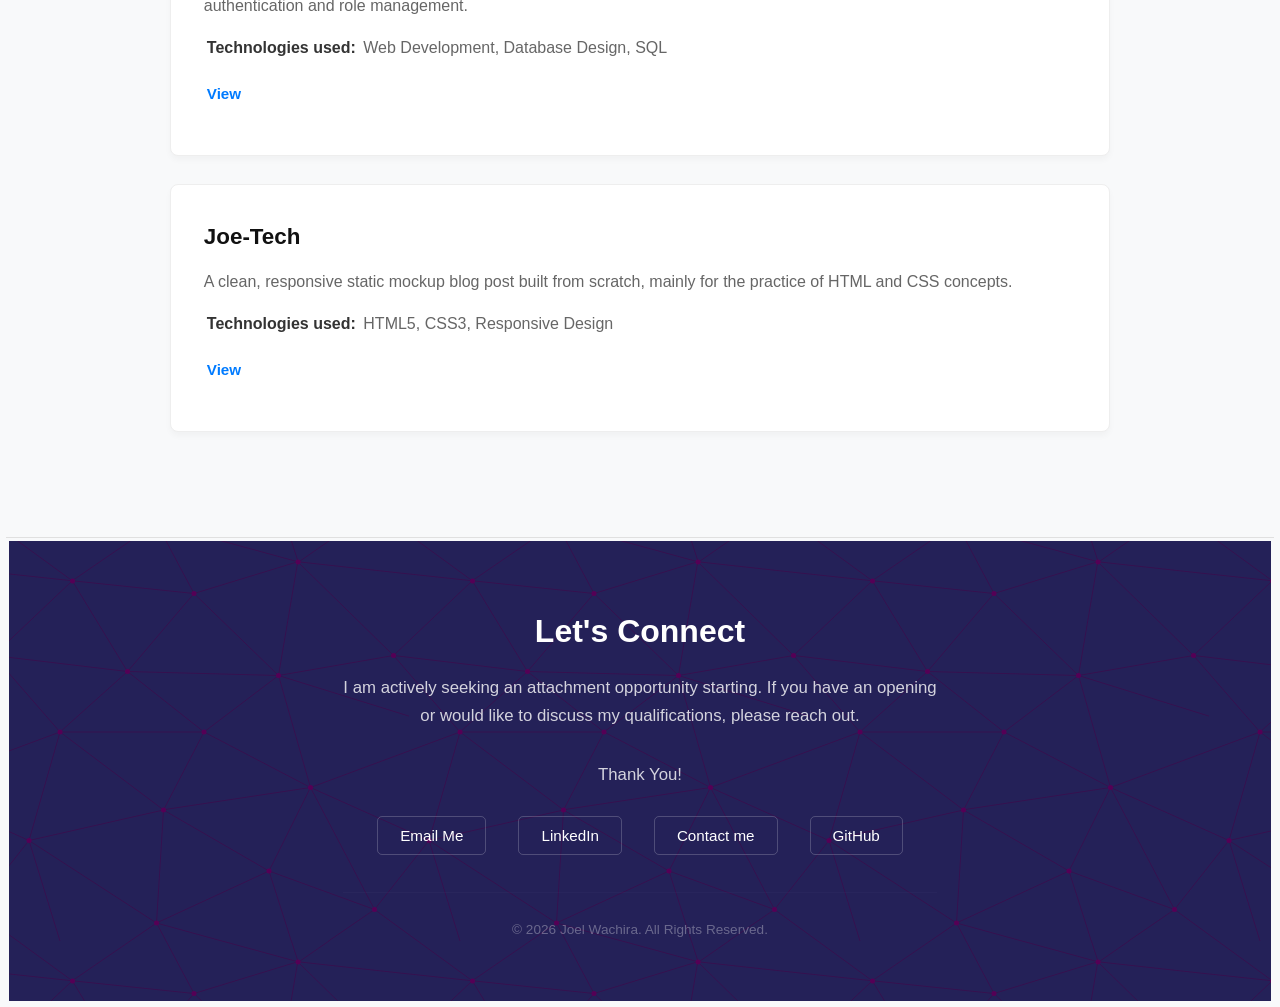
==== commit 0268b017: "css" ====
--- a/index.html
+++ b/index.html
@@ -24,6 +24,7 @@
         <li><a href="#home">Home</a></li>
         <li><a href="#about">About</a></li>
         <li><a href="#projects">Projects</a></li>
+        <li><a href="#contact">Contact</a></li>
     </ul>
 </nav>
 
@@ -137,5 +138,5 @@
             navLinks.classList.toggle('active');
         });
     </script>
-</body>
+</body> 
 </html>
--- a/style.css
+++ b/style.css
@@ -391,7 +391,7 @@
     /* Hidden Drawer Links Container */
     .nav-links {
         display: flex;            
-        flex-direction: column;
+        flex-direction: row;
         position: absolute;
         top: 60px;
         left: -100%; /* Hidden off-screen to the left by default */
